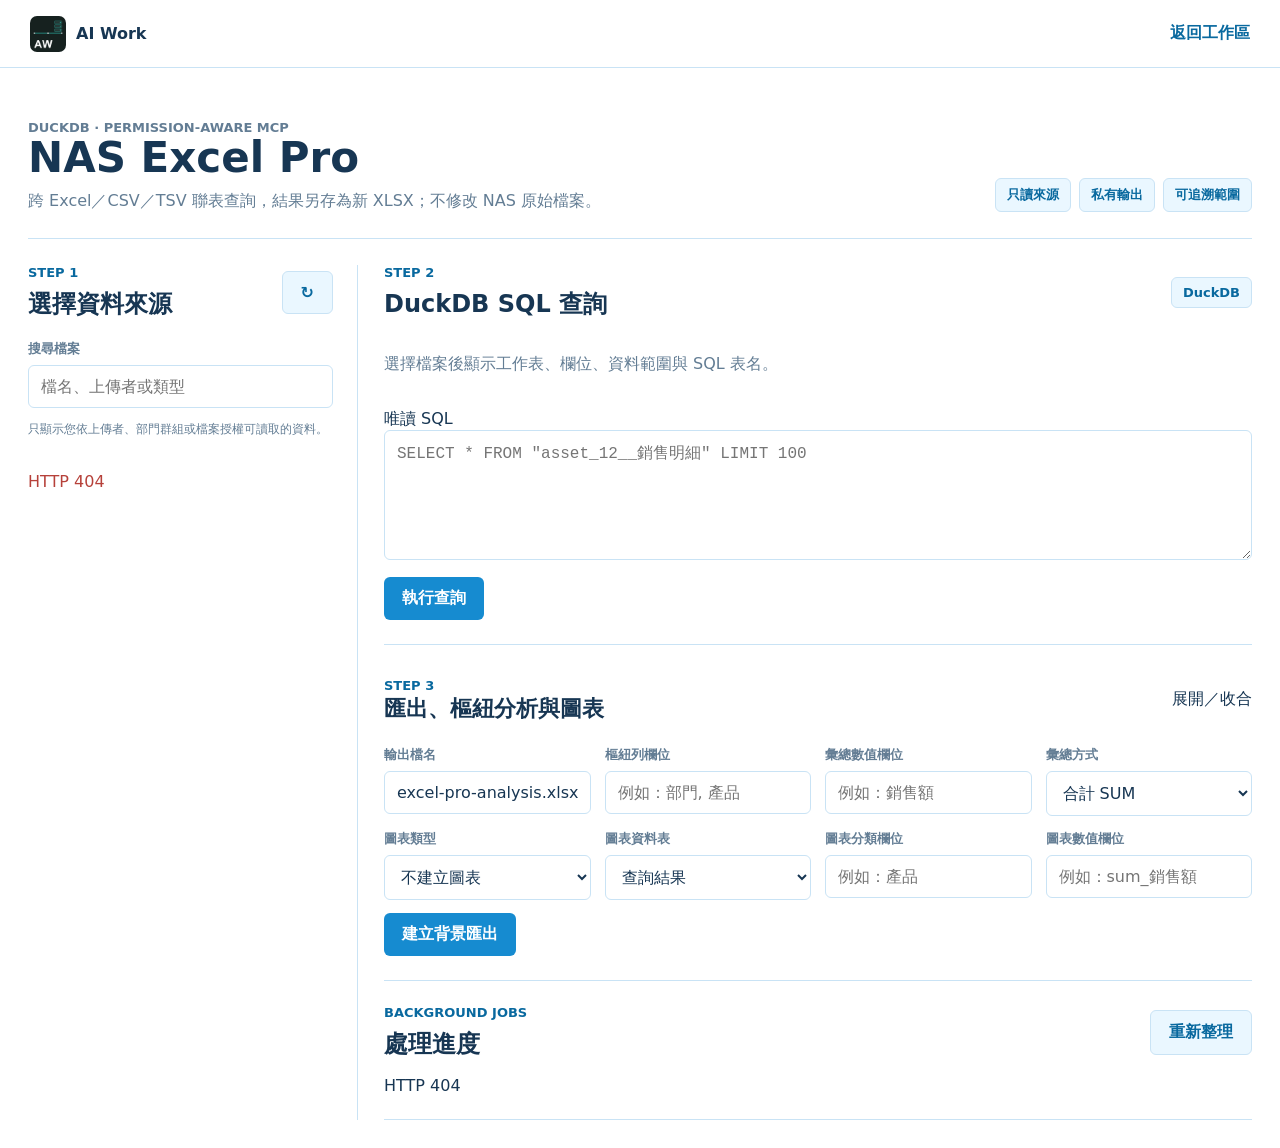
==== static/excel-pro.html @ 24038f5c "Add Excel Pro workspace and guide" ====
<!doctype html>
<html lang="zh-Hant">
<head>
  <meta charset="utf-8">
  <meta name="viewport" content="width=device-width, initial-scale=1">
  <title>NAS Excel Pro MCP · AI Work</title>
  <link rel="icon" href="/static/icons/icon-192.png">
  <link rel="stylesheet" href="/static/excel-pro.css?v=1">
  <script src="/static/excel-pro.js?v=1" defer></script>
</head>
<body>
  <header class="topbar">
    <a class="brand" href="/"><img src="/static/icons/icon-192.png" width="36" height="36" alt="AI Work">AI Work</a>
    <a class="back" href="/">返回工作區</a>
  </header>
  <main>
    <section class="hero">
      <div>
        <p class="eyebrow">DUCKDB · PERMISSION-AWARE MCP</p>
        <h1>NAS Excel Pro</h1>
        <p>跨 Excel／CSV／TSV 聯表查詢，結果另存為新 XLSX；不修改 NAS 原始檔案。</p>
      </div>
      <div class="hero-facts"><span>只讀來源</span><span>私有輸出</span><span>可追溯範圍</span></div>
    </section>

    <section class="workspace" aria-label="Excel Pro workspace">
      <aside class="source-panel">
        <div class="section-heading"><div><p class="eyebrow">STEP 1</p><h2>選擇資料來源</h2></div><button id="reloadSources" class="icon-button" type="button" title="重新載入" aria-label="重新載入">↻</button></div>
        <label class="search"><span>搜尋檔案</span><input id="sourceSearch" type="search" placeholder="檔名、上傳者或類型"></label>
        <p class="permission-note">只顯示您依上傳者、部門群組或檔案授權可讀取的資料。</p>
        <div id="sourceList" class="source-list" aria-live="polite"></div>
      </aside>

      <div class="query-workspace">
        <section class="query-panel">
          <div class="section-heading"><div><p class="eyebrow">STEP 2</p><h2>DuckDB SQL 查詢</h2></div><span id="engineBadge" class="badge">DuckDB</span></div>
          <div id="tableMap" class="table-map"><p class="empty">選擇檔案後顯示工作表、欄位、資料範圍與 SQL 表名。</p></div>
          <label for="sqlEditor">唯讀 SQL</label>
          <textarea id="sqlEditor" spellcheck="false" placeholder='SELECT * FROM "asset_12__銷售明細" LIMIT 100'></textarea>
          <div class="actions"><button id="runQuery" class="primary" type="button">執行查詢</button><span id="queryStatus" role="status" aria-live="polite"></span></div>
        </section>

        <section id="resultPanel" class="result-panel" hidden>
          <div class="section-heading"><div><p class="eyebrow">QUERY RESULT</p><h2>查詢結果</h2></div><span id="resultCount" class="badge"></span></div>
          <div class="table-scroll"><table><thead id="resultHead"></thead><tbody id="resultBody"></tbody></table></div>
          <div><h3>來源引用</h3><div id="citations" class="citations"></div></div>
        </section>

        <details class="export-panel" open>
          <summary><span><span class="eyebrow">STEP 3</span><strong>匯出、樞紐分析與圖表</strong></span><span>展開／收合</span></summary>
          <div class="export-body">
            <div class="form-grid">
              <label><span>輸出檔名</span><input id="outputName" value="excel-pro-analysis.xlsx"></label>
              <label><span>樞紐列欄位</span><input id="pivotRows" placeholder="例如：部門, 產品"></label>
              <label><span>彙總數值欄位</span><input id="pivotValue" placeholder="例如：銷售額"></label>
              <label><span>彙總方式</span><select id="pivotAggregate"><option value="sum">合計 SUM</option><option value="count">筆數 COUNT</option><option value="avg">平均 AVG</option><option value="min">最小 MIN</option><option value="max">最大 MAX</option></select></label>
              <label><span>圖表類型</span><select id="chartType"><option value="">不建立圖表</option><option value="bar">長條圖</option><option value="line">折線圖</option><option value="pie">圓餅圖</option></select></label>
              <label><span>圖表資料表</span><select id="chartSheet"><option value="result">查詢結果</option><option value="pivot">樞紐摘要</option></select></label>
              <label><span>圖表分類欄位</span><input id="chartCategory" placeholder="例如：產品"></label>
              <label><span>圖表數值欄位</span><input id="chartValues" placeholder="例如：sum_銷售額"></label>
            </div>
            <div class="actions"><button id="startExport" class="primary" type="button">建立背景匯出</button><span id="exportStatus" role="status" aria-live="polite"></span></div>
          </div>
        </details>

        <section class="jobs-panel">
          <div class="section-heading"><div><p class="eyebrow">BACKGROUND JOBS</p><h2>處理進度</h2></div><button id="reloadJobs" class="secondary" type="button">重新整理</button></div>
          <div id="jobList" class="job-list" aria-live="polite"></div>
        </section>
      </div>
    </section>
  </main>
</body>
</html>
---- static/excel-pro.css ----
:root{--ink:#173653;--muted:#637d94;--line:#c9e3f5;--blue:#168bd0;--blue-dark:#09699f;--sky:#eaf7ff;--panel:#f8fbfd;--success:#168064;--danger:#b6413a}*{box-sizing:border-box}body{margin:0;background:#fff;color:var(--ink);font-family:"Noto Sans TC","PingFang TC","Microsoft JhengHei",system-ui,sans-serif;letter-spacing:0}.topbar{height:68px;padding:0 30px;display:flex;align-items:center;justify-content:space-between;border-bottom:1px solid var(--line)}.brand{display:flex;gap:10px;align-items:center;color:var(--ink);font-weight:800;text-decoration:none}.brand img{border-radius:7px}.back{color:var(--blue-dark);text-decoration:none;font-weight:700}main{max-width:1680px;margin:auto;padding:28px}.hero{display:flex;align-items:flex-end;justify-content:space-between;padding:24px 0 26px;border-bottom:1px solid var(--line)}.eyebrow{margin:0 0 8px;color:var(--blue-dark);font-size:13px;font-weight:800;text-transform:uppercase}.hero h1{font-size:42px;line-height:1.1;margin:0 0 10px}.hero p{margin:0;color:var(--muted)}.hero-facts{display:flex;gap:8px}.hero-facts span,.badge{padding:7px 11px;border:1px solid var(--line);background:var(--sky);border-radius:6px;color:var(--blue-dark);font-weight:700;font-size:13px}.workspace{display:grid;grid-template-columns:330px minmax(0,1fr);gap:26px;padding-top:26px}.source-panel{border-right:1px solid var(--line);padding-right:24px}.section-heading{display:flex;align-items:center;justify-content:space-between;gap:16px}.section-heading h2{margin:0;font-size:24px}.search{display:block;margin:20px 0 8px}.search span,label>span{display:block;color:var(--muted);font-size:13px;font-weight:700;margin-bottom:7px}input,textarea,select{width:100%;border:1px solid var(--line);background:#fff;color:var(--ink);border-radius:6px;padding:11px 12px;font:inherit}input:focus,textarea:focus,select:focus{outline:3px solid #d9f0ff;border-color:var(--blue)}textarea{min-height:130px;resize:vertical;font-family:"SFMono-Regular",Consolas,monospace;line-height:1.5}.permission-note{font-size:12px;color:var(--muted);line-height:1.5}.source-list{display:grid;gap:8px;margin-top:18px}.source-item{display:grid;grid-template-columns:22px 1fr;gap:9px;padding:12px;border:1px solid var(--line);border-radius:6px;background:var(--panel);cursor:pointer}.source-item:has(input:checked){border-color:var(--blue);background:var(--sky)}.source-item input{width:18px;height:18px;margin:2px 0}.source-item strong,.source-item small{display:block;overflow-wrap:anywhere}.source-item small{color:var(--muted);margin-top:4px}.query-workspace{display:grid;gap:24px;min-width:0}.query-panel,.result-panel,.export-panel,.jobs-panel{border-bottom:1px solid var(--line);padding:0 0 24px}.table-map{display:grid;grid-template-columns:repeat(auto-fit,minmax(260px,1fr));gap:10px;margin:18px 0}.table-definition{border-left:3px solid var(--blue);padding:10px 12px;background:var(--panel);min-width:0}.table-definition code{display:block;color:var(--blue-dark);font-weight:700;overflow-wrap:anywhere}.table-definition small{display:block;color:var(--muted);margin-top:5px;line-height:1.45}.empty{color:var(--muted)}.actions{display:flex;gap:14px;align-items:center;margin-top:12px;min-height:44px}.actions span{color:var(--muted)}button{border:0;border-radius:6px;padding:11px 18px;font:inherit;font-weight:800;cursor:pointer}.primary{background:var(--blue);color:#fff}.primary:hover{background:var(--blue-dark)}.secondary,.icon-button{background:var(--sky);color:var(--blue-dark);border:1px solid var(--line)}button:disabled{opacity:.55;cursor:wait}.table-scroll{overflow:auto;margin:18px 0;max-height:440px;border:1px solid var(--line)}table{border-collapse:collapse;min-width:100%;font-size:14px}th,td{text-align:left;padding:10px 12px;border-bottom:1px solid #e4eff7;white-space:nowrap}th{position:sticky;top:0;background:var(--sky);z-index:1}.citations{display:flex;flex-wrap:wrap;gap:8px}.citation{padding:8px 10px;border-left:3px solid var(--success);background:#eef9f5;font-size:13px}.export-panel summary{display:flex;align-items:center;justify-content:space-between;cursor:pointer;padding:6px 0 18px}.export-panel summary strong{display:block;font-size:22px}.export-body{padding-top:4px}.form-grid{display:grid;grid-template-columns:repeat(4,minmax(160px,1fr));gap:14px}.job-list{display:grid;gap:10px;margin-top:16px}.job{display:grid;grid-template-columns:minmax(180px,1fr) minmax(180px,2fr) auto;align-items:center;gap:18px;padding:14px;background:var(--panel);border:1px solid var(--line);border-radius:6px}.job strong,.job small{display:block}.job small{color:var(--muted);margin-top:4px}.progress{height:8px;background:#dceaf4;border-radius:4px;overflow:hidden}.progress span{display:block;height:100%;background:var(--blue)}.job-actions{display:flex;gap:8px}.job a{color:var(--blue-dark);font-weight:800;text-decoration:none}.error{color:var(--danger)!important}@media(max-width:900px){main{padding:18px}.hero{display:block}.hero-facts{margin-top:18px;flex-wrap:wrap}.workspace{grid-template-columns:1fr}.source-panel{border-right:0;border-bottom:1px solid var(--line);padding:0 0 22px}.form-grid{grid-template-columns:1fr 1fr}.job{grid-template-columns:1fr}.hero h1{font-size:34px}}@media(max-width:560px){.topbar{padding:0 16px}.form-grid{grid-template-columns:1fr}.hero-facts{display:none}.section-heading{align-items:flex-start}.actions{align-items:stretch;flex-direction:column}.actions button{width:100%}}
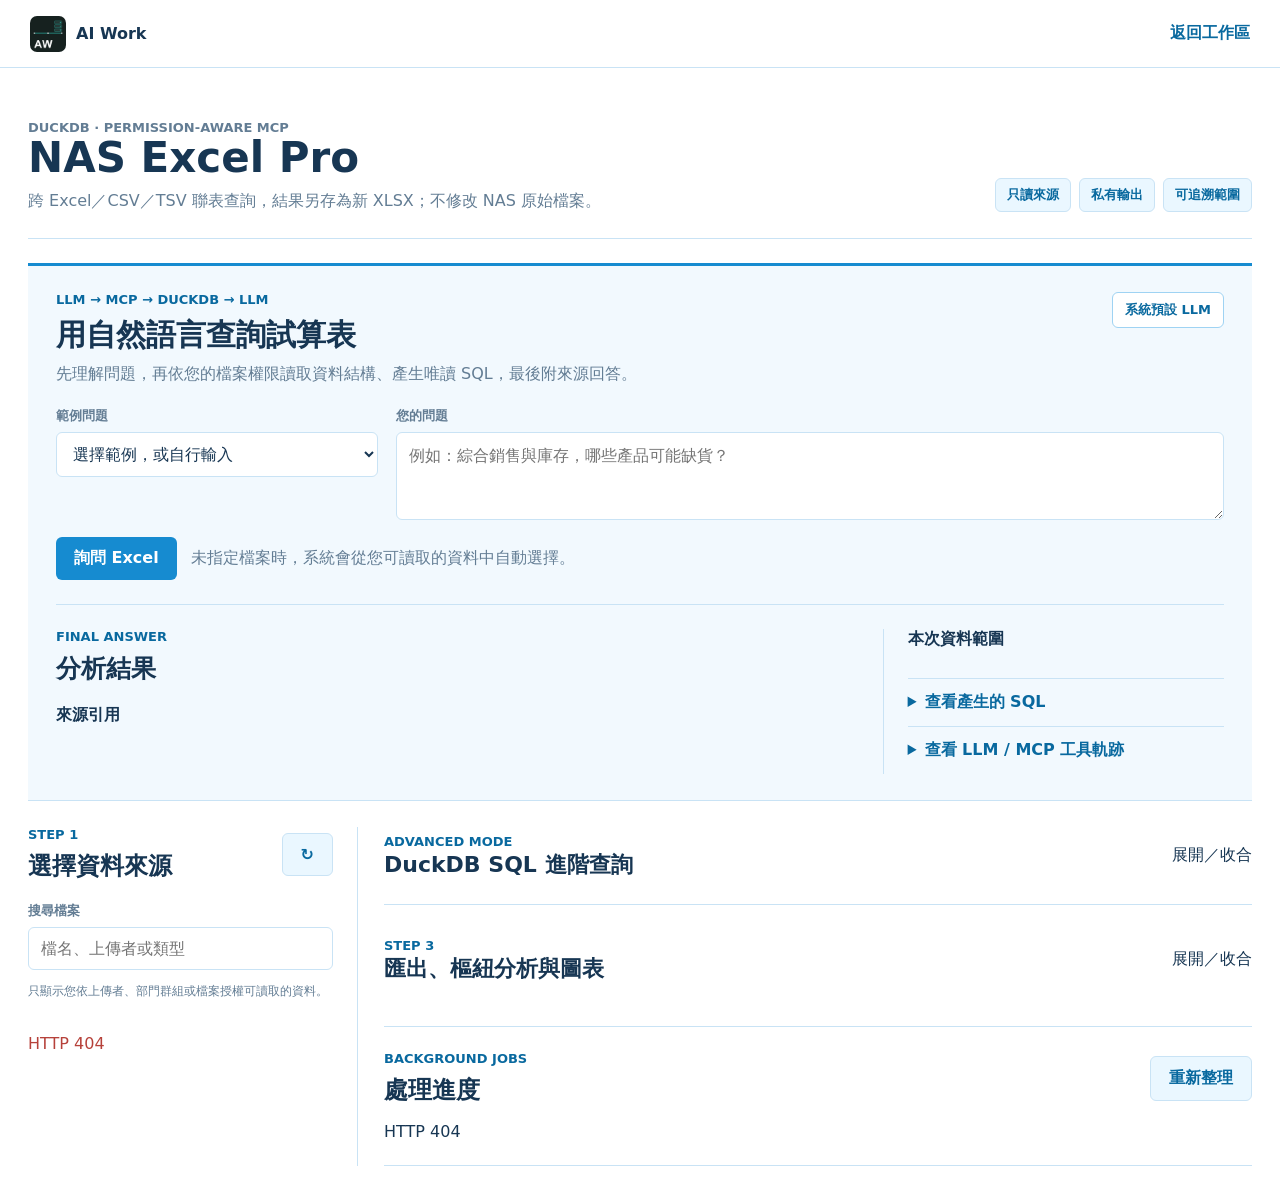
==== commit 68f901da: "Add natural-language Excel Pro workspace" ====
--- a/static/excel-pro.html
+++ b/static/excel-pro.html
@@ -5,8 +5,8 @@
   <meta name="viewport" content="width=device-width, initial-scale=1">
   <title>NAS Excel Pro MCP · AI Work</title>
   <link rel="icon" href="/static/icons/icon-192.png">
-  <link rel="stylesheet" href="/static/excel-pro.css?v=1">
-  <script src="/static/excel-pro.js?v=1" defer></script>
+  <link rel="stylesheet" href="/static/excel-pro.css?v=2">
+  <script src="/static/excel-pro.js?v=2" defer></script>
 </head>
 <body>
   <header class="topbar">
@@ -23,6 +23,48 @@
       <div class="hero-facts"><span>只讀來源</span><span>私有輸出</span><span>可追溯範圍</span></div>
     </section>
 
+    <section class="assistant-panel" aria-labelledby="assistantTitle">
+      <div class="assistant-heading">
+        <div>
+          <p class="eyebrow">LLM → MCP → DUCKDB → LLM</p>
+          <h2 id="assistantTitle">用自然語言查詢試算表</h2>
+          <p>先理解問題，再依您的檔案權限讀取資料結構、產生唯讀 SQL，最後附來源回答。</p>
+        </div>
+        <span id="agentModel" class="model-badge">系統預設 LLM</span>
+      </div>
+      <div class="assistant-grid">
+        <label><span>範例問題</span>
+          <select id="questionSample">
+            <option value="">選擇範例，或自行輸入</option>
+            <option>綜合銷售與庫存，找出可能缺貨的產品並說明原因。</option>
+            <option>按產品彙總銷售數量與金額，列出前三名。</option>
+            <option>比較各部門本月費用與預算差異。</option>
+            <option>哪些訂單可能因庫存不足而延遲？</option>
+          </select>
+        </label>
+        <label><span>您的問題</span><textarea id="agentPrompt" class="prompt-input" placeholder="例如：綜合銷售與庫存，哪些產品可能缺貨？"></textarea></label>
+      </div>
+      <div class="actions assistant-actions">
+        <button id="askExcel" class="primary" type="button">詢問 Excel</button>
+        <span id="agentStatus" role="status" aria-live="polite">未指定檔案時，系統會從您可讀取的資料中自動選擇。</span>
+      </div>
+      <div id="agentAnswer" class="agent-answer" hidden>
+        <div class="answer-main">
+          <p class="eyebrow">FINAL ANSWER</p>
+          <h3>分析結果</h3>
+          <div id="answerText" class="answer-text"></div>
+          <h4>來源引用</h4>
+          <div id="agentCitations" class="citations"></div>
+        </div>
+        <div class="answer-meta">
+          <h4>本次資料範圍</h4>
+          <div id="agentSources" class="source-chips"></div>
+          <details><summary>查看產生的 SQL</summary><pre id="agentSql"></pre><p id="agentSqlNote"></p></details>
+          <details><summary>查看 LLM / MCP 工具軌跡</summary><ol id="agentTrace" class="trace-list"></ol></details>
+        </div>
+      </div>
+    </section>
+
     <section class="workspace" aria-label="Excel Pro workspace">
       <aside class="source-panel">
         <div class="section-heading"><div><p class="eyebrow">STEP 1</p><h2>選擇資料來源</h2></div><button id="reloadSources" class="icon-button" type="button" title="重新載入" aria-label="重新載入">↻</button></div>
@@ -32,13 +74,16 @@
       </aside>
 
       <div class="query-workspace">
-        <section class="query-panel">
-          <div class="section-heading"><div><p class="eyebrow">STEP 2</p><h2>DuckDB SQL 查詢</h2></div><span id="engineBadge" class="badge">DuckDB</span></div>
-          <div id="tableMap" class="table-map"><p class="empty">選擇檔案後顯示工作表、欄位、資料範圍與 SQL 表名。</p></div>
-          <label for="sqlEditor">唯讀 SQL</label>
-          <textarea id="sqlEditor" spellcheck="false" placeholder='SELECT * FROM "asset_12__銷售明細" LIMIT 100'></textarea>
-          <div class="actions"><button id="runQuery" class="primary" type="button">執行查詢</button><span id="queryStatus" role="status" aria-live="polite"></span></div>
-        </section>
+        <details id="advancedSql" class="advanced-panel">
+          <summary><span><span class="eyebrow">ADVANCED MODE</span><strong>DuckDB SQL 進階查詢</strong></span><span>展開／收合</span></summary>
+          <section class="query-panel">
+            <div class="section-heading"><div><p class="eyebrow">MANUAL QUERY</p><h2>唯讀 SQL</h2></div><span id="engineBadge" class="badge">DuckDB</span></div>
+            <div id="tableMap" class="table-map"><p class="empty">選擇檔案後顯示工作表、欄位、資料範圍與 SQL 表名。</p></div>
+            <label for="sqlEditor">DuckDB SQL</label>
+            <textarea id="sqlEditor" spellcheck="false" placeholder='SELECT * FROM "asset_12__銷售明細" LIMIT 100'></textarea>
+            <div class="actions"><button id="runQuery" class="primary" type="button">執行查詢</button><span id="queryStatus" role="status" aria-live="polite"></span></div>
+          </section>
+        </details>
 
         <section id="resultPanel" class="result-panel" hidden>
           <div class="section-heading"><div><p class="eyebrow">QUERY RESULT</p><h2>查詢結果</h2></div><span id="resultCount" class="badge"></span></div>
@@ -46,7 +91,7 @@
           <div><h3>來源引用</h3><div id="citations" class="citations"></div></div>
         </section>
 
-        <details class="export-panel" open>
+        <details class="export-panel">
           <summary><span><span class="eyebrow">STEP 3</span><strong>匯出、樞紐分析與圖表</strong></span><span>展開／收合</span></summary>
           <div class="export-body">
             <div class="form-grid">
--- a/static/excel-pro.css
+++ b/static/excel-pro.css
@@ -1 +1,31 @@
-:root{--ink:#173653;--muted:#637d94;--line:#c9e3f5;--blue:#168bd0;--blue-dark:#09699f;--sky:#eaf7ff;--panel:#f8fbfd;--success:#168064;--danger:#b6413a}*{box-sizing:border-box}body{margin:0;background:#fff;color:var(--ink);font-family:"Noto Sans TC","PingFang TC","Microsoft JhengHei",system-ui,sans-serif;letter-spacing:0}.topbar{height:68px;padding:0 30px;display:flex;align-items:center;justify-content:space-between;border-bottom:1px solid var(--line)}.brand{display:flex;gap:10px;align-items:center;color:var(--ink);font-weight:800;text-decoration:none}.brand img{border-radius:7px}.back{color:var(--blue-dark);text-decoration:none;font-weight:700}main{max-width:1680px;margin:auto;padding:28px}.hero{display:flex;align-items:flex-end;justify-content:space-between;padding:24px 0 26px;border-bottom:1px solid var(--line)}.eyebrow{margin:0 0 8px;color:var(--blue-dark);font-size:13px;font-weight:800;text-transform:uppercase}.hero h1{font-size:42px;line-height:1.1;margin:0 0 10px}.hero p{margin:0;color:var(--muted)}.hero-facts{display:flex;gap:8px}.hero-facts span,.badge{padding:7px 11px;border:1px solid var(--line);background:var(--sky);border-radius:6px;color:var(--blue-dark);font-weight:700;font-size:13px}.workspace{display:grid;grid-template-columns:330px minmax(0,1fr);gap:26px;padding-top:26px}.source-panel{border-right:1px solid var(--line);padding-right:24px}.section-heading{display:flex;align-items:center;justify-content:space-between;gap:16px}.section-heading h2{margin:0;font-size:24px}.search{display:block;margin:20px 0 8px}.search span,label>span{display:block;color:var(--muted);font-size:13px;font-weight:700;margin-bottom:7px}input,textarea,select{width:100%;border:1px solid var(--line);background:#fff;color:var(--ink);border-radius:6px;padding:11px 12px;font:inherit}input:focus,textarea:focus,select:focus{outline:3px solid #d9f0ff;border-color:var(--blue)}textarea{min-height:130px;resize:vertical;font-family:"SFMono-Regular",Consolas,monospace;line-height:1.5}.permission-note{font-size:12px;color:var(--muted);line-height:1.5}.source-list{display:grid;gap:8px;margin-top:18px}.source-item{display:grid;grid-template-columns:22px 1fr;gap:9px;padding:12px;border:1px solid var(--line);border-radius:6px;background:var(--panel);cursor:pointer}.source-item:has(input:checked){border-color:var(--blue);background:var(--sky)}.source-item input{width:18px;height:18px;margin:2px 0}.source-item strong,.source-item small{display:block;overflow-wrap:anywhere}.source-item small{color:var(--muted);margin-top:4px}.query-workspace{display:grid;gap:24px;min-width:0}.query-panel,.result-panel,.export-panel,.jobs-panel{border-bottom:1px solid var(--line);padding:0 0 24px}.table-map{display:grid;grid-template-columns:repeat(auto-fit,minmax(260px,1fr));gap:10px;margin:18px 0}.table-definition{border-left:3px solid var(--blue);padding:10px 12px;background:var(--panel);min-width:0}.table-definition code{display:block;color:var(--blue-dark);font-weight:700;overflow-wrap:anywhere}.table-definition small{display:block;color:var(--muted);margin-top:5px;line-height:1.45}.empty{color:var(--muted)}.actions{display:flex;gap:14px;align-items:center;margin-top:12px;min-height:44px}.actions span{color:var(--muted)}button{border:0;border-radius:6px;padding:11px 18px;font:inherit;font-weight:800;cursor:pointer}.primary{background:var(--blue);color:#fff}.primary:hover{background:var(--blue-dark)}.secondary,.icon-button{background:var(--sky);color:var(--blue-dark);border:1px solid var(--line)}button:disabled{opacity:.55;cursor:wait}.table-scroll{overflow:auto;margin:18px 0;max-height:440px;border:1px solid var(--line)}table{border-collapse:collapse;min-width:100%;font-size:14px}th,td{text-align:left;padding:10px 12px;border-bottom:1px solid #e4eff7;white-space:nowrap}th{position:sticky;top:0;background:var(--sky);z-index:1}.citations{display:flex;flex-wrap:wrap;gap:8px}.citation{padding:8px 10px;border-left:3px solid var(--success);background:#eef9f5;font-size:13px}.export-panel summary{display:flex;align-items:center;justify-content:space-between;cursor:pointer;padding:6px 0 18px}.export-panel summary strong{display:block;font-size:22px}.export-body{padding-top:4px}.form-grid{display:grid;grid-template-columns:repeat(4,minmax(160px,1fr));gap:14px}.job-list{display:grid;gap:10px;margin-top:16px}.job{display:grid;grid-template-columns:minmax(180px,1fr) minmax(180px,2fr) auto;align-items:center;gap:18px;padding:14px;background:var(--panel);border:1px solid var(--line);border-radius:6px}.job strong,.job small{display:block}.job small{color:var(--muted);margin-top:4px}.progress{height:8px;background:#dceaf4;border-radius:4px;overflow:hidden}.progress span{display:block;height:100%;background:var(--blue)}.job-actions{display:flex;gap:8px}.job a{color:var(--blue-dark);font-weight:800;text-decoration:none}.error{color:var(--danger)!important}@media(max-width:900px){main{padding:18px}.hero{display:block}.hero-facts{margin-top:18px;flex-wrap:wrap}.workspace{grid-template-columns:1fr}.source-panel{border-right:0;border-bottom:1px solid var(--line);padding:0 0 22px}.form-grid{grid-template-columns:1fr 1fr}.job{grid-template-columns:1fr}.hero h1{font-size:34px}}@media(max-width:560px){.topbar{padding:0 16px}.form-grid{grid-template-columns:1fr}.hero-facts{display:none}.section-heading{align-items:flex-start}.actions{align-items:stretch;flex-direction:column}.actions button{width:100%}}
+:root{--ink:#173653;--muted:#637d94;--line:#c9e3f5;--blue:#168bd0;--blue-dark:#09699f;--sky:#eaf7ff;--panel:#f8fbfd;--success:#168064;--danger:#b6413a}
+*{box-sizing:border-box}
+body{margin:0;background:#fff;color:var(--ink);font-family:"Noto Sans TC","PingFang TC","Microsoft JhengHei",system-ui,sans-serif;letter-spacing:0}
+.topbar{height:68px;padding:0 30px;display:flex;align-items:center;justify-content:space-between;border-bottom:1px solid var(--line)}
+.brand{display:flex;gap:10px;align-items:center;color:var(--ink);font-weight:800;text-decoration:none}.brand img{border-radius:7px}.back{color:var(--blue-dark);text-decoration:none;font-weight:700}
+main{max-width:1680px;margin:auto;padding:28px}.hero{display:flex;align-items:flex-end;justify-content:space-between;padding:24px 0 26px;border-bottom:1px solid var(--line)}
+.eyebrow{margin:0 0 8px;color:var(--blue-dark);font-size:13px;font-weight:800;text-transform:uppercase}.hero h1{font-size:42px;line-height:1.1;margin:0 0 10px}.hero p{margin:0;color:var(--muted)}
+.hero-facts{display:flex;gap:8px}.hero-facts span,.badge{padding:7px 11px;border:1px solid var(--line);background:var(--sky);border-radius:6px;color:var(--blue-dark);font-weight:700;font-size:13px}
+.assistant-panel{margin-top:24px;padding:26px 28px;background:#f2f9fe;border-top:3px solid var(--blue);border-bottom:1px solid var(--line)}
+.assistant-heading{display:flex;align-items:flex-start;justify-content:space-between;gap:24px}.assistant-heading h2{font-size:30px;margin:0 0 8px}.assistant-heading>div>p:last-child{margin:0;color:var(--muted)}
+.model-badge{flex:0 0 auto;padding:8px 12px;border:1px solid #9fd3f3;background:#fff;color:var(--blue-dark);border-radius:6px;font-size:13px;font-weight:800}
+.assistant-grid{display:grid;grid-template-columns:minmax(240px,.7fr) minmax(420px,1.8fr);gap:18px;margin-top:22px}.prompt-input{min-height:88px;font-family:inherit}
+.assistant-actions{margin-top:14px}.agent-answer{display:grid;grid-template-columns:minmax(0,1.4fr) minmax(300px,.6fr);gap:30px;margin-top:24px;padding-top:24px;border-top:1px solid var(--line)}
+.agent-answer h3{font-size:25px;margin:0 0 14px}.agent-answer h4{margin:20px 0 10px}.answer-text{white-space:pre-wrap;line-height:1.75;color:var(--ink)}
+.answer-meta{border-left:1px solid var(--line);padding-left:24px}.answer-meta h4{margin-top:0}.answer-meta details{border-top:1px solid var(--line);padding:13px 0}.answer-meta summary{cursor:pointer;font-weight:800;color:var(--blue-dark)}
+.answer-meta pre{white-space:pre-wrap;overflow-wrap:anywhere;background:#fff;border:1px solid var(--line);padding:12px;border-radius:6px;font-size:12px}.answer-meta p{color:var(--muted);font-size:13px;line-height:1.5}
+.source-chips{display:flex;flex-wrap:wrap;gap:7px;margin-bottom:18px}.source-chips span{padding:6px 9px;background:#fff;border:1px solid var(--line);border-radius:5px;font-size:12px;font-weight:700}
+.trace-list{list-style:none;margin:12px 0 0;padding:0;display:grid;gap:8px}.trace-list li{padding-left:10px;border-left:3px solid var(--blue)}.trace-list strong,.trace-list span{display:block}.trace-list span{margin-top:3px;color:var(--muted);font-size:12px}
+.workspace{display:grid;grid-template-columns:330px minmax(0,1fr);gap:26px;padding-top:26px}.source-panel{border-right:1px solid var(--line);padding-right:24px}.section-heading{display:flex;align-items:center;justify-content:space-between;gap:16px}.section-heading h2{margin:0;font-size:24px}
+.search{display:block;margin:20px 0 8px}.search span,label>span{display:block;color:var(--muted);font-size:13px;font-weight:700;margin-bottom:7px}
+input,textarea,select{width:100%;border:1px solid var(--line);background:#fff;color:var(--ink);border-radius:6px;padding:11px 12px;font:inherit}input:focus,textarea:focus,select:focus{outline:3px solid #d9f0ff;border-color:var(--blue)}textarea{min-height:130px;resize:vertical;font-family:"SFMono-Regular",Consolas,monospace;line-height:1.5}
+.permission-note{font-size:12px;color:var(--muted);line-height:1.5}.source-list{display:grid;gap:8px;margin-top:18px}.source-item{display:grid;grid-template-columns:22px 1fr;gap:9px;padding:12px;border:1px solid var(--line);border-radius:6px;background:var(--panel);cursor:pointer}.source-item:has(input:checked){border-color:var(--blue);background:var(--sky)}.source-item input{width:18px;height:18px;margin:2px 0}.source-item strong,.source-item small{display:block;overflow-wrap:anywhere}.source-item small{color:var(--muted);margin-top:4px}
+.query-workspace{display:grid;gap:24px;min-width:0}.query-panel,.result-panel,.export-panel,.jobs-panel{border-bottom:1px solid var(--line);padding:0 0 24px}
+.advanced-panel{border-bottom:1px solid var(--line);padding-bottom:20px}.advanced-panel>summary{display:flex;align-items:center;justify-content:space-between;cursor:pointer;padding:4px 0}.advanced-panel>summary strong{display:block;font-size:22px}.advanced-panel .query-panel{padding-top:22px;border-bottom:0}
+.table-map{display:grid;grid-template-columns:repeat(auto-fit,minmax(260px,1fr));gap:10px;margin:18px 0}.table-definition{border-left:3px solid var(--blue);padding:10px 12px;background:var(--panel);min-width:0}.table-definition code{display:block;color:var(--blue-dark);font-weight:700;overflow-wrap:anywhere}.table-definition small{display:block;color:var(--muted);margin-top:5px;line-height:1.45}.empty{color:var(--muted)}
+.actions{display:flex;gap:14px;align-items:center;margin-top:12px;min-height:44px}.actions span{color:var(--muted)}button{border:0;border-radius:6px;padding:11px 18px;font:inherit;font-weight:800;cursor:pointer}.primary{background:var(--blue);color:#fff}.primary:hover{background:var(--blue-dark)}.secondary,.icon-button{background:var(--sky);color:var(--blue-dark);border:1px solid var(--line)}button:disabled{opacity:.55;cursor:wait}
+.table-scroll{overflow:auto;margin:18px 0;max-height:440px;border:1px solid var(--line)}table{border-collapse:collapse;min-width:100%;font-size:14px}th,td{text-align:left;padding:10px 12px;border-bottom:1px solid #e4eff7;white-space:nowrap}th{position:sticky;top:0;background:var(--sky);z-index:1}.citations{display:flex;flex-wrap:wrap;gap:8px}.citation{padding:8px 10px;border-left:3px solid var(--success);background:#eef9f5;font-size:13px}
+.export-panel summary{display:flex;align-items:center;justify-content:space-between;cursor:pointer;padding:6px 0 18px}.export-panel summary strong{display:block;font-size:22px}.export-body{padding-top:4px}.form-grid{display:grid;grid-template-columns:repeat(4,minmax(160px,1fr));gap:14px}
+.job-list{display:grid;gap:10px;margin-top:16px}.job{display:grid;grid-template-columns:minmax(180px,1fr) minmax(180px,2fr) auto;align-items:center;gap:18px;padding:14px;background:var(--panel);border:1px solid var(--line);border-radius:6px}.job strong,.job small{display:block}.job small{color:var(--muted);margin-top:4px}.progress{height:8px;background:#dceaf4;border-radius:4px;overflow:hidden}.progress span{display:block;height:100%;background:var(--blue)}.job-actions{display:flex;gap:8px}.job a{color:var(--blue-dark);font-weight:800;text-decoration:none}.error{color:var(--danger)!important}
+@media(max-width:900px){main{padding:18px}.hero{display:block}.hero-facts{margin-top:18px;flex-wrap:wrap}.workspace{grid-template-columns:1fr}.source-panel{border-right:0;border-bottom:1px solid var(--line);padding:0 0 22px}.form-grid{grid-template-columns:1fr 1fr}.job{grid-template-columns:1fr}.hero h1{font-size:34px}.assistant-grid,.agent-answer{grid-template-columns:1fr}.answer-meta{border-left:0;border-top:1px solid var(--line);padding:20px 0 0}.assistant-heading{display:block}.model-badge{display:inline-block;margin-top:14px}}
+@media(max-width:560px){.topbar{padding:0 16px}.form-grid{grid-template-columns:1fr}.hero-facts{display:none}.section-heading{align-items:flex-start}.actions{align-items:stretch;flex-direction:column}.actions button{width:100%}.assistant-panel{margin-left:-18px;margin-right:-18px;padding:22px 18px}.assistant-heading h2{font-size:26px}}
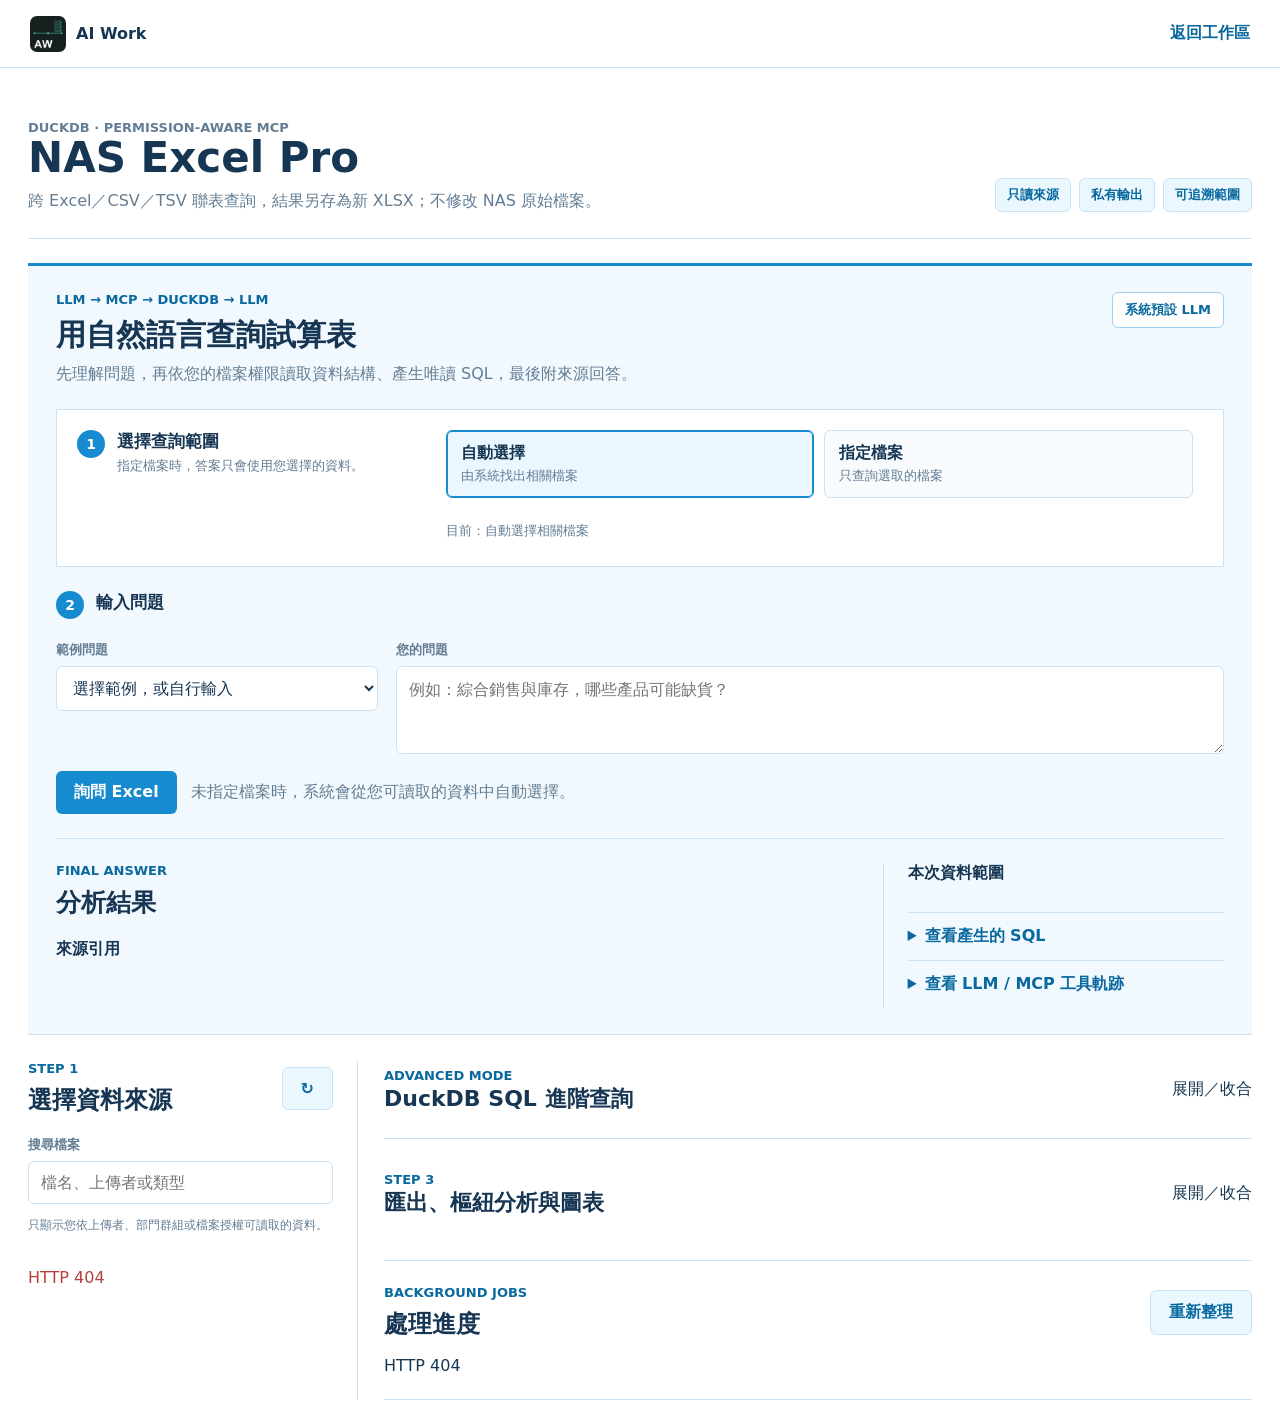
==== commit a3f038c0: "Clarify Excel Pro file selection" ====
--- a/static/excel-pro.html
+++ b/static/excel-pro.html
@@ -5,8 +5,8 @@
   <meta name="viewport" content="width=device-width, initial-scale=1">
   <title>NAS Excel Pro MCP · AI Work</title>
   <link rel="icon" href="/static/icons/icon-192.png">
-  <link rel="stylesheet" href="/static/excel-pro.css?v=2">
-  <script src="/static/excel-pro.js?v=2" defer></script>
+  <link rel="stylesheet" href="/static/excel-pro.css?v=3">
+  <script src="/static/excel-pro.js?v=3" defer></script>
 </head>
 <body>
   <header class="topbar">
@@ -32,6 +32,16 @@
         </div>
         <span id="agentModel" class="model-badge">系統預設 LLM</span>
       </div>
+      <div class="scope-section">
+        <div class="scope-title"><span class="step-number">1</span><div><strong>選擇查詢範圍</strong><small>指定檔案時，答案只會使用您選擇的資料。</small></div></div>
+        <div class="scope-controls" role="radiogroup" aria-label="查詢範圍">
+          <button id="scopeAuto" class="scope-option active" type="button" role="radio" aria-checked="true"><strong>自動選擇</strong><small>由系統找出相關檔案</small></button>
+          <button id="scopeFiles" class="scope-option" type="button" role="radio" aria-checked="false"><strong>指定檔案</strong><small>只查詢選取的檔案</small></button>
+          <button id="openSourceDialog" class="secondary choose-files" type="button" hidden>選擇檔案</button>
+        </div>
+        <div id="scopeSelection" class="scope-selection"><span>目前：自動選擇相關檔案</span></div>
+      </div>
+      <div class="prompt-heading"><span class="step-number">2</span><strong>輸入問題</strong></div>
       <div class="assistant-grid">
         <label><span>範例問題</span>
           <select id="questionSample">
@@ -64,6 +74,14 @@
         </div>
       </div>
     </section>
+
+    <dialog id="sourceDialog" class="source-dialog" aria-labelledby="sourceDialogTitle">
+      <div class="dialog-header"><div><p class="eyebrow">QUERY SCOPE</p><h2 id="sourceDialogTitle">選擇要詢問的檔案</h2></div><button id="closeSourceDialog" class="icon-button" type="button" aria-label="關閉">×</button></div>
+      <label class="dialog-search"><span>搜尋檔案或上傳者</span><input id="dialogSourceSearch" type="search" placeholder="例如：銷售、庫存、sales.xlsx"></label>
+      <p class="permission-note">清單只包含您有權限讀取的 Excel、CSV 與 TSV 檔案，最多選擇 6 份。</p>
+      <div id="dialogSourceList" class="dialog-source-list" aria-live="polite"></div>
+      <div class="dialog-footer"><button id="clearSourceSelection" class="secondary" type="button">清除選擇</button><div><span id="dialogSelectionCount">已選 0 份</span><button id="confirmSourceSelection" class="primary" type="button">使用所選檔案</button></div></div>
+    </dialog>
 
     <section class="workspace" aria-label="Excel Pro workspace">
       <aside class="source-panel">
--- a/static/excel-pro.css
+++ b/static/excel-pro.css
@@ -9,6 +9,11 @@
 .assistant-panel{margin-top:24px;padding:26px 28px;background:#f2f9fe;border-top:3px solid var(--blue);border-bottom:1px solid var(--line)}
 .assistant-heading{display:flex;align-items:flex-start;justify-content:space-between;gap:24px}.assistant-heading h2{font-size:30px;margin:0 0 8px}.assistant-heading>div>p:last-child{margin:0;color:var(--muted)}
 .model-badge{flex:0 0 auto;padding:8px 12px;border:1px solid #9fd3f3;background:#fff;color:var(--blue-dark);border-radius:6px;font-size:13px;font-weight:800}
+.scope-section{display:grid;grid-template-columns:minmax(190px,.45fr) minmax(420px,1fr);gap:18px 28px;margin-top:24px;padding:20px;background:#fff;border:1px solid var(--line)}
+.scope-title,.prompt-heading{display:flex;align-items:flex-start;gap:12px}.scope-title strong,.prompt-heading strong{display:block;font-size:17px}.scope-title small{display:block;margin-top:4px;color:var(--muted);line-height:1.4}.step-number{display:grid;place-items:center;flex:0 0 28px;height:28px;border-radius:50%;background:var(--blue);color:#fff;font-size:14px;font-weight:800}
+.scope-controls{display:grid;grid-template-columns:1fr 1fr auto;gap:10px}.scope-option{display:block;text-align:left;padding:12px 14px;background:var(--panel);color:var(--ink);border:1px solid var(--line)}.scope-option strong,.scope-option small{display:block}.scope-option small{margin-top:3px;color:var(--muted);font-weight:500}.scope-option.active{border-color:var(--blue);background:var(--sky);box-shadow:inset 0 0 0 1px var(--blue)}.choose-files{white-space:nowrap}
+.scope-selection{grid-column:2;display:flex;flex-wrap:wrap;gap:7px;align-items:center;min-height:30px;color:var(--muted);font-size:13px}.scope-chip{padding:6px 9px;background:#eef9f5;border-left:3px solid var(--success);color:var(--ink);font-weight:700}.scope-empty{color:var(--danger)}
+.prompt-heading{margin-top:24px}
 .assistant-grid{display:grid;grid-template-columns:minmax(240px,.7fr) minmax(420px,1.8fr);gap:18px;margin-top:22px}.prompt-input{min-height:88px;font-family:inherit}
 .assistant-actions{margin-top:14px}.agent-answer{display:grid;grid-template-columns:minmax(0,1.4fr) minmax(300px,.6fr);gap:30px;margin-top:24px;padding-top:24px;border-top:1px solid var(--line)}
 .agent-answer h3{font-size:25px;margin:0 0 14px}.agent-answer h4{margin:20px 0 10px}.answer-text{white-space:pre-wrap;line-height:1.75;color:var(--ink)}
@@ -16,6 +21,7 @@
 .answer-meta pre{white-space:pre-wrap;overflow-wrap:anywhere;background:#fff;border:1px solid var(--line);padding:12px;border-radius:6px;font-size:12px}.answer-meta p{color:var(--muted);font-size:13px;line-height:1.5}
 .source-chips{display:flex;flex-wrap:wrap;gap:7px;margin-bottom:18px}.source-chips span{padding:6px 9px;background:#fff;border:1px solid var(--line);border-radius:5px;font-size:12px;font-weight:700}
 .trace-list{list-style:none;margin:12px 0 0;padding:0;display:grid;gap:8px}.trace-list li{padding-left:10px;border-left:3px solid var(--blue)}.trace-list strong,.trace-list span{display:block}.trace-list span{margin-top:3px;color:var(--muted);font-size:12px}
+.source-dialog{width:min(720px,calc(100vw - 32px));max-height:min(760px,calc(100vh - 40px));padding:0;border:1px solid var(--line);border-radius:8px;color:var(--ink);box-shadow:0 24px 80px rgba(23,54,83,.24)}.source-dialog::backdrop{background:rgba(23,54,83,.4)}.dialog-header{display:flex;align-items:flex-start;justify-content:space-between;padding:22px 24px 16px;border-bottom:1px solid var(--line)}.dialog-header h2{margin:0;font-size:26px}.dialog-header .icon-button{font-size:24px;line-height:1;padding:8px 12px}.dialog-search{display:block;padding:18px 24px 8px}.source-dialog>.permission-note{padding:0 24px}.dialog-source-list{display:grid;gap:8px;max-height:380px;overflow:auto;padding:8px 24px 20px}.dialog-source-item{display:grid;grid-template-columns:24px 1fr;gap:10px;padding:13px;border:1px solid var(--line);background:var(--panel);cursor:pointer}.dialog-source-item:has(input:checked){border-color:var(--blue);background:var(--sky)}.dialog-source-item input{width:18px;height:18px;margin:2px 0}.dialog-source-item strong,.dialog-source-item small{display:block}.dialog-source-item small{margin-top:4px;color:var(--muted)}.dialog-footer{display:flex;align-items:center;justify-content:space-between;gap:16px;padding:16px 24px;border-top:1px solid var(--line);background:#fff}.dialog-footer>div{display:flex;align-items:center;gap:14px}.dialog-footer span{color:var(--muted);font-size:13px}
 .workspace{display:grid;grid-template-columns:330px minmax(0,1fr);gap:26px;padding-top:26px}.source-panel{border-right:1px solid var(--line);padding-right:24px}.section-heading{display:flex;align-items:center;justify-content:space-between;gap:16px}.section-heading h2{margin:0;font-size:24px}
 .search{display:block;margin:20px 0 8px}.search span,label>span{display:block;color:var(--muted);font-size:13px;font-weight:700;margin-bottom:7px}
 input,textarea,select{width:100%;border:1px solid var(--line);background:#fff;color:var(--ink);border-radius:6px;padding:11px 12px;font:inherit}input:focus,textarea:focus,select:focus{outline:3px solid #d9f0ff;border-color:var(--blue)}textarea{min-height:130px;resize:vertical;font-family:"SFMono-Regular",Consolas,monospace;line-height:1.5}
@@ -27,5 +33,5 @@
 .table-scroll{overflow:auto;margin:18px 0;max-height:440px;border:1px solid var(--line)}table{border-collapse:collapse;min-width:100%;font-size:14px}th,td{text-align:left;padding:10px 12px;border-bottom:1px solid #e4eff7;white-space:nowrap}th{position:sticky;top:0;background:var(--sky);z-index:1}.citations{display:flex;flex-wrap:wrap;gap:8px}.citation{padding:8px 10px;border-left:3px solid var(--success);background:#eef9f5;font-size:13px}
 .export-panel summary{display:flex;align-items:center;justify-content:space-between;cursor:pointer;padding:6px 0 18px}.export-panel summary strong{display:block;font-size:22px}.export-body{padding-top:4px}.form-grid{display:grid;grid-template-columns:repeat(4,minmax(160px,1fr));gap:14px}
 .job-list{display:grid;gap:10px;margin-top:16px}.job{display:grid;grid-template-columns:minmax(180px,1fr) minmax(180px,2fr) auto;align-items:center;gap:18px;padding:14px;background:var(--panel);border:1px solid var(--line);border-radius:6px}.job strong,.job small{display:block}.job small{color:var(--muted);margin-top:4px}.progress{height:8px;background:#dceaf4;border-radius:4px;overflow:hidden}.progress span{display:block;height:100%;background:var(--blue)}.job-actions{display:flex;gap:8px}.job a{color:var(--blue-dark);font-weight:800;text-decoration:none}.error{color:var(--danger)!important}
-@media(max-width:900px){main{padding:18px}.hero{display:block}.hero-facts{margin-top:18px;flex-wrap:wrap}.workspace{grid-template-columns:1fr}.source-panel{border-right:0;border-bottom:1px solid var(--line);padding:0 0 22px}.form-grid{grid-template-columns:1fr 1fr}.job{grid-template-columns:1fr}.hero h1{font-size:34px}.assistant-grid,.agent-answer{grid-template-columns:1fr}.answer-meta{border-left:0;border-top:1px solid var(--line);padding:20px 0 0}.assistant-heading{display:block}.model-badge{display:inline-block;margin-top:14px}}
-@media(max-width:560px){.topbar{padding:0 16px}.form-grid{grid-template-columns:1fr}.hero-facts{display:none}.section-heading{align-items:flex-start}.actions{align-items:stretch;flex-direction:column}.actions button{width:100%}.assistant-panel{margin-left:-18px;margin-right:-18px;padding:22px 18px}.assistant-heading h2{font-size:26px}}
+@media(max-width:900px){main{padding:18px}.hero{display:block}.hero-facts{margin-top:18px;flex-wrap:wrap}.workspace{grid-template-columns:1fr}.source-panel{border-right:0;border-bottom:1px solid var(--line);padding:0 0 22px}.form-grid{grid-template-columns:1fr 1fr}.job{grid-template-columns:1fr}.hero h1{font-size:34px}.assistant-grid,.agent-answer,.scope-section{grid-template-columns:1fr}.scope-selection{grid-column:1}.answer-meta{border-left:0;border-top:1px solid var(--line);padding:20px 0 0}.assistant-heading{display:block}.model-badge{display:inline-block;margin-top:14px}}
+@media(max-width:560px){.topbar{padding:0 16px}.form-grid{grid-template-columns:1fr}.hero-facts{display:none}.section-heading{align-items:flex-start}.actions{align-items:stretch;flex-direction:column}.actions button{width:100%}.assistant-panel{margin-left:-18px;margin-right:-18px;padding:22px 18px}.assistant-heading h2{font-size:26px}.scope-section{padding:16px}.scope-controls{grid-template-columns:1fr}.dialog-footer{align-items:stretch;flex-direction:column}.dialog-footer>div{justify-content:space-between}.dialog-footer button{width:auto}}
